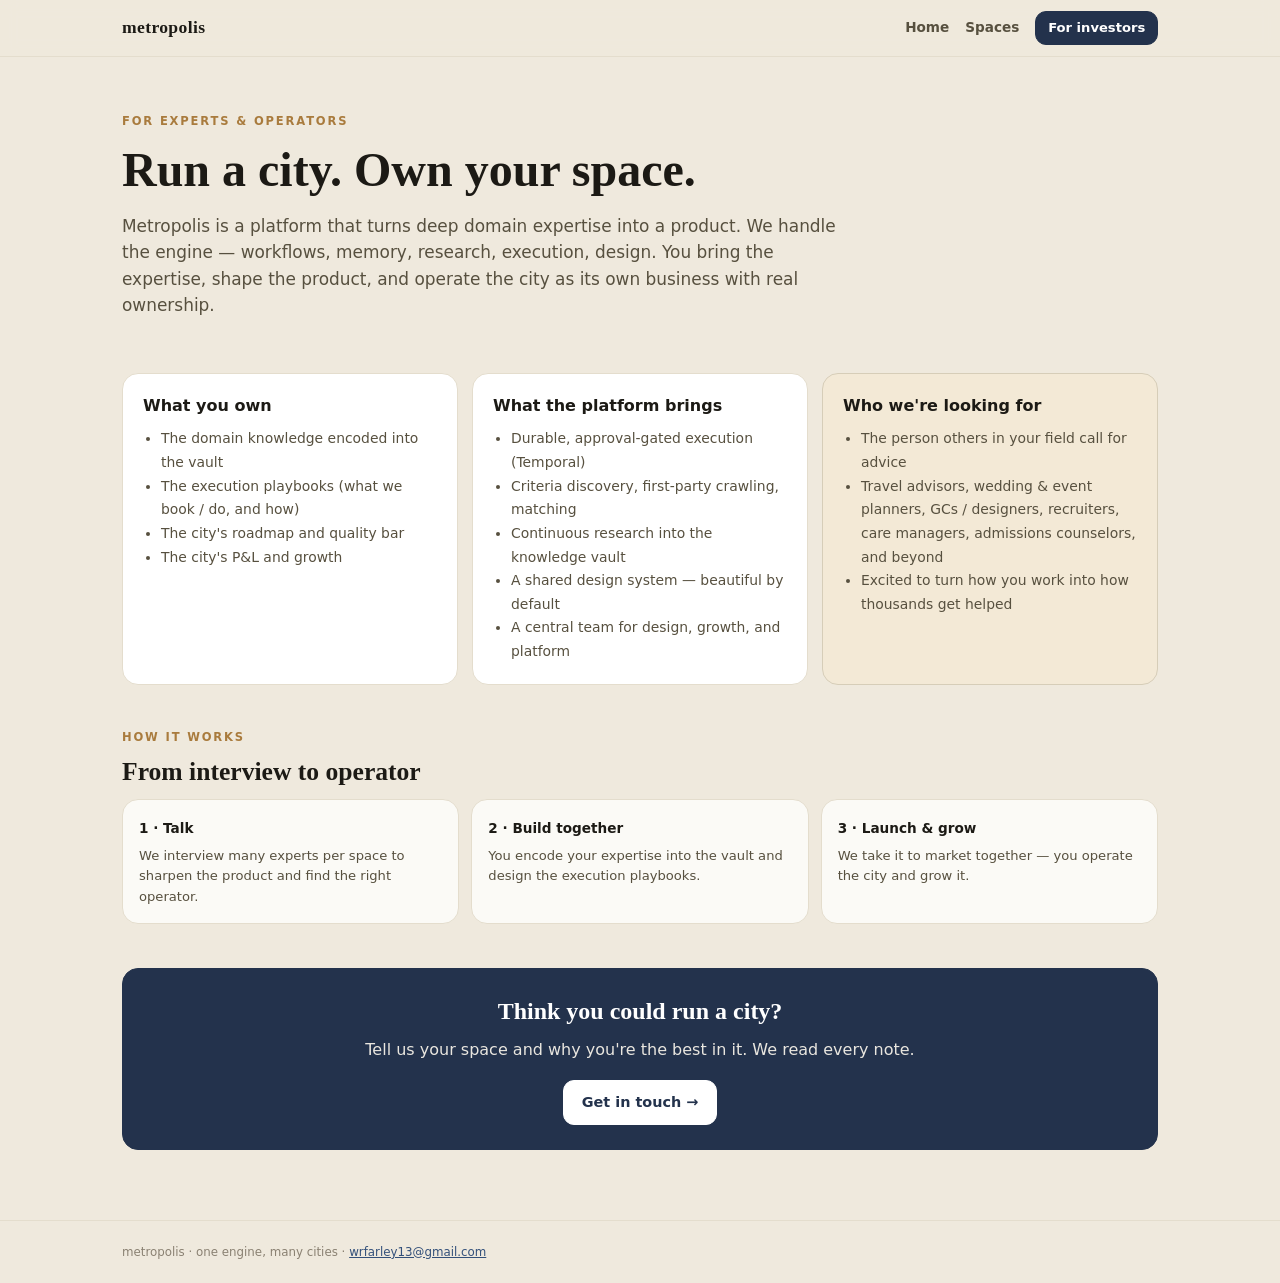
==== experts.html @ 1461861d "Scaffold metropolis company marketing site Public landing + experts pages, and an investor-gated bus" ====
<!doctype html>
<html lang="en">
<head>
<meta charset="utf-8">
<meta name="viewport" content="width=device-width, initial-scale=1">
<title>Operate a city — Metropolis</title>
<meta name="description" content="Each Metropolis city is run by one domain expert who owns its knowledge, execution playbooks, and P&L. Join as an operator.">
<link rel="icon" href="data:image/svg+xml,<svg xmlns='http://www.w3.org/2000/svg' viewBox='0 0 100 100'><text y='.9em' font-size='90'>🏛️</text></svg>">
<link rel="stylesheet" href="styles.css">
</head>
<body>

<div class="nav"><div class="wrap">
  <a class="serif brand" href="index.html" style="text-decoration:none;color:inherit">metropolis</a>
  <div style="display:flex;gap:16px;margin-left:auto;align-items:center">
    <a class="navlink" href="index.html">Home</a>
    <a class="navlink" href="index.html#spaces">Spaces</a>
    <a class="btn" href="investors.html" style="padding:.45em .9em;font-size:.82rem">For investors</a>
  </div>
</div></div>

<header class="wrap" style="padding:56px 22px 30px">
  <div class="kicker">For experts &amp; operators</div>
  <h1 class="serif" style="font-size:clamp(1.9rem,5vw,3rem);line-height:1.06;margin:.3em 0 .3em">Run a city. Own your space.</h1>
  <p class="lead" style="max-width:740px">Metropolis is a platform that turns deep domain expertise into a product. We handle the engine — workflows,
    memory, research, execution, design. You bring the expertise, shape the product, and operate the city as its own
    business with real ownership.</p>
</header>

<section class="wrap" style="padding:8px 22px">
  <div class="grid" style="grid-template-columns:repeat(auto-fit,minmax(240px,1fr));gap:14px">
    <div class="card" style="padding:20px"><b>What you own</b>
      <ul style="font-size:.87rem;color:var(--ink-2);margin:.6em 0 0;padding-left:18px;line-height:1.7">
        <li>The domain knowledge encoded into the vault</li>
        <li>The execution playbooks (what we book / do, and how)</li>
        <li>The city's roadmap and quality bar</li>
        <li>The city's P&amp;L and growth</li>
      </ul>
    </div>
    <div class="card" style="padding:20px"><b>What the platform brings</b>
      <ul style="font-size:.87rem;color:var(--ink-2);margin:.6em 0 0;padding-left:18px;line-height:1.7">
        <li>Durable, approval-gated execution (Temporal)</li>
        <li>Criteria discovery, first-party crawling, matching</li>
        <li>Continuous research into the knowledge vault</li>
        <li>A shared design system — beautiful by default</li>
        <li>A central team for design, growth, and platform</li>
      </ul>
    </div>
    <div class="card" style="padding:20px;background:var(--accent-soft);border-color:var(--hair-2)"><b>Who we're looking for</b>
      <ul style="font-size:.87rem;color:var(--ink-2);margin:.6em 0 0;padding-left:18px;line-height:1.7">
        <li>The person others in your field call for advice</li>
        <li>Travel advisors, wedding &amp; event planners, GCs / designers,
          recruiters, care managers, admissions counselors, and beyond</li>
        <li>Excited to turn how you work into how thousands get helped</li>
      </ul>
    </div>
  </div>
</section>

<section class="wrap" style="padding:36px 22px 8px">
  <div class="kicker">How it works</div>
  <h2 class="serif" style="font-size:1.6rem;margin:.2em 0 .3em">From interview to operator</h2>
  <div class="grid" style="grid-template-columns:repeat(auto-fit,minmax(200px,1fr));gap:12px">
    <div class="soft" style="padding:16px"><b style="font-size:.85rem">1 · Talk</b><p style="font-size:.82rem;color:var(--ink-2);margin:.4em 0 0">We interview many experts per space to sharpen the product and find the right operator.</p></div>
    <div class="soft" style="padding:16px"><b style="font-size:.85rem">2 · Build together</b><p style="font-size:.82rem;color:var(--ink-2);margin:.4em 0 0">You encode your expertise into the vault and design the execution playbooks.</p></div>
    <div class="soft" style="padding:16px"><b style="font-size:.85rem">3 · Launch &amp; grow</b><p style="font-size:.82rem;color:var(--ink-2);margin:.4em 0 0">We take it to market together — you operate the city and grow it.</p></div>
  </div>
</section>

<section class="wrap" style="padding:36px 22px 30px">
  <div class="card" style="padding:24px;text-align:center;background:var(--brand);color:#fff;border-color:var(--brand)">
    <h2 class="serif" style="font-size:1.5rem;margin:0 0 .3em">Think you could run a city?</h2>
    <p style="color:#e9e6df;margin:0 0 18px;max-width:600px;margin-inline:auto">Tell us your space and why you're the best in it. We read every note.</p>
    <a class="btn" style="background:#fff;color:var(--brand);border-color:#fff" href="mailto:wrfarley13@gmail.com?subject=Operating%20a%20Metropolis%20city&body=My%20space%3A%20%0AWhy%20me%3A%20">Get in touch →</a>
  </div>
</section>

<footer><div class="wrap" style="padding:22px">
  metropolis · one engine, many cities · <a href="mailto:wrfarley13@gmail.com">wrfarley13@gmail.com</a>
</div></footer>

</body>
</html>
---- styles.css ----
/* metropolis-site — shared design tokens (mirrors the pitch) */
:root{
  --plane:#efe9dd; --surface:#fbfaf6; --surface-2:#f4efe4; --card:#ffffff;
  --ink:#1c1a15; --ink-2:#57503f; --muted:#8a8172; --hair:#e4ddcd; --hair-2:#d6cdb8;
  --brand:#23324c; --brand-2:#33507a; --accent:#a97b3d; --accent-soft:#f3e9d6;
  --good:#0a7a30;
}
*,*::before,*::after{box-sizing:border-box}
[style*="display:flex"]>*,[style*="display:grid"]>*{min-width:0}
:where(.grid,.flex)>*{min-width:0}
:where(p,h1,h2,h3,h4,li,span){overflow-wrap:anywhere}
:where(img,svg,iframe){max-width:100%}
html{scroll-behavior:smooth}
body{margin:0;background:var(--plane);color:var(--ink);
  font-family:system-ui,-apple-system,"Segoe UI",sans-serif;line-height:1.55;-webkit-font-smoothing:antialiased}
.serif{font-family:Georgia,"Times New Roman",serif}
.wrap{max-width:1080px;margin-inline:auto;padding-inline:22px}
.kicker{font-size:.72rem;letter-spacing:.16em;text-transform:uppercase;color:var(--accent);font-weight:700}
.card{background:var(--card);border:1px solid var(--hair);border-radius:16px}
.soft{background:var(--surface);border:1px solid var(--hair);border-radius:16px}
a{color:var(--brand-2)}
.btn{display:inline-block;cursor:pointer;border:1px solid var(--brand);background:var(--brand);color:#fff;
  border-radius:11px;padding:.7em 1.2em;font-weight:700;font-size:.9rem;text-decoration:none}
.btn:hover{background:#1a2740}
.btn-ghost{background:transparent;color:var(--brand);}
.btn-ghost:hover{background:var(--surface-2)}
.chip{display:inline-flex;align-items:center;gap:.4em;font-size:.72rem;font-weight:700;padding:.25em .7em;border-radius:999px}
.chip-o{background:var(--accent-soft);color:#8a5f28}
.chip-b{background:rgba(42,120,214,.12);color:#1f5aa8}
.nav{position:sticky;top:0;z-index:30;background:rgba(239,233,221,.86);backdrop-filter:blur(8px);border-bottom:1px solid var(--hair)}
.nav .wrap{display:flex;align-items:center;gap:18px;height:56px}
.nav a.navlink{color:var(--ink-2);text-decoration:none;font-size:.85rem;font-weight:600}
.nav a.navlink:hover{color:var(--brand)}
.brand{font-weight:700;font-size:1.1rem;letter-spacing:.02em}
footer{color:var(--muted);font-size:.74rem;border-top:1px solid var(--hair);margin-top:40px}
.grid{display:grid}
.lead{font-size:1.06rem;color:var(--ink-2)}
.rule{height:1px;background:var(--hair)}
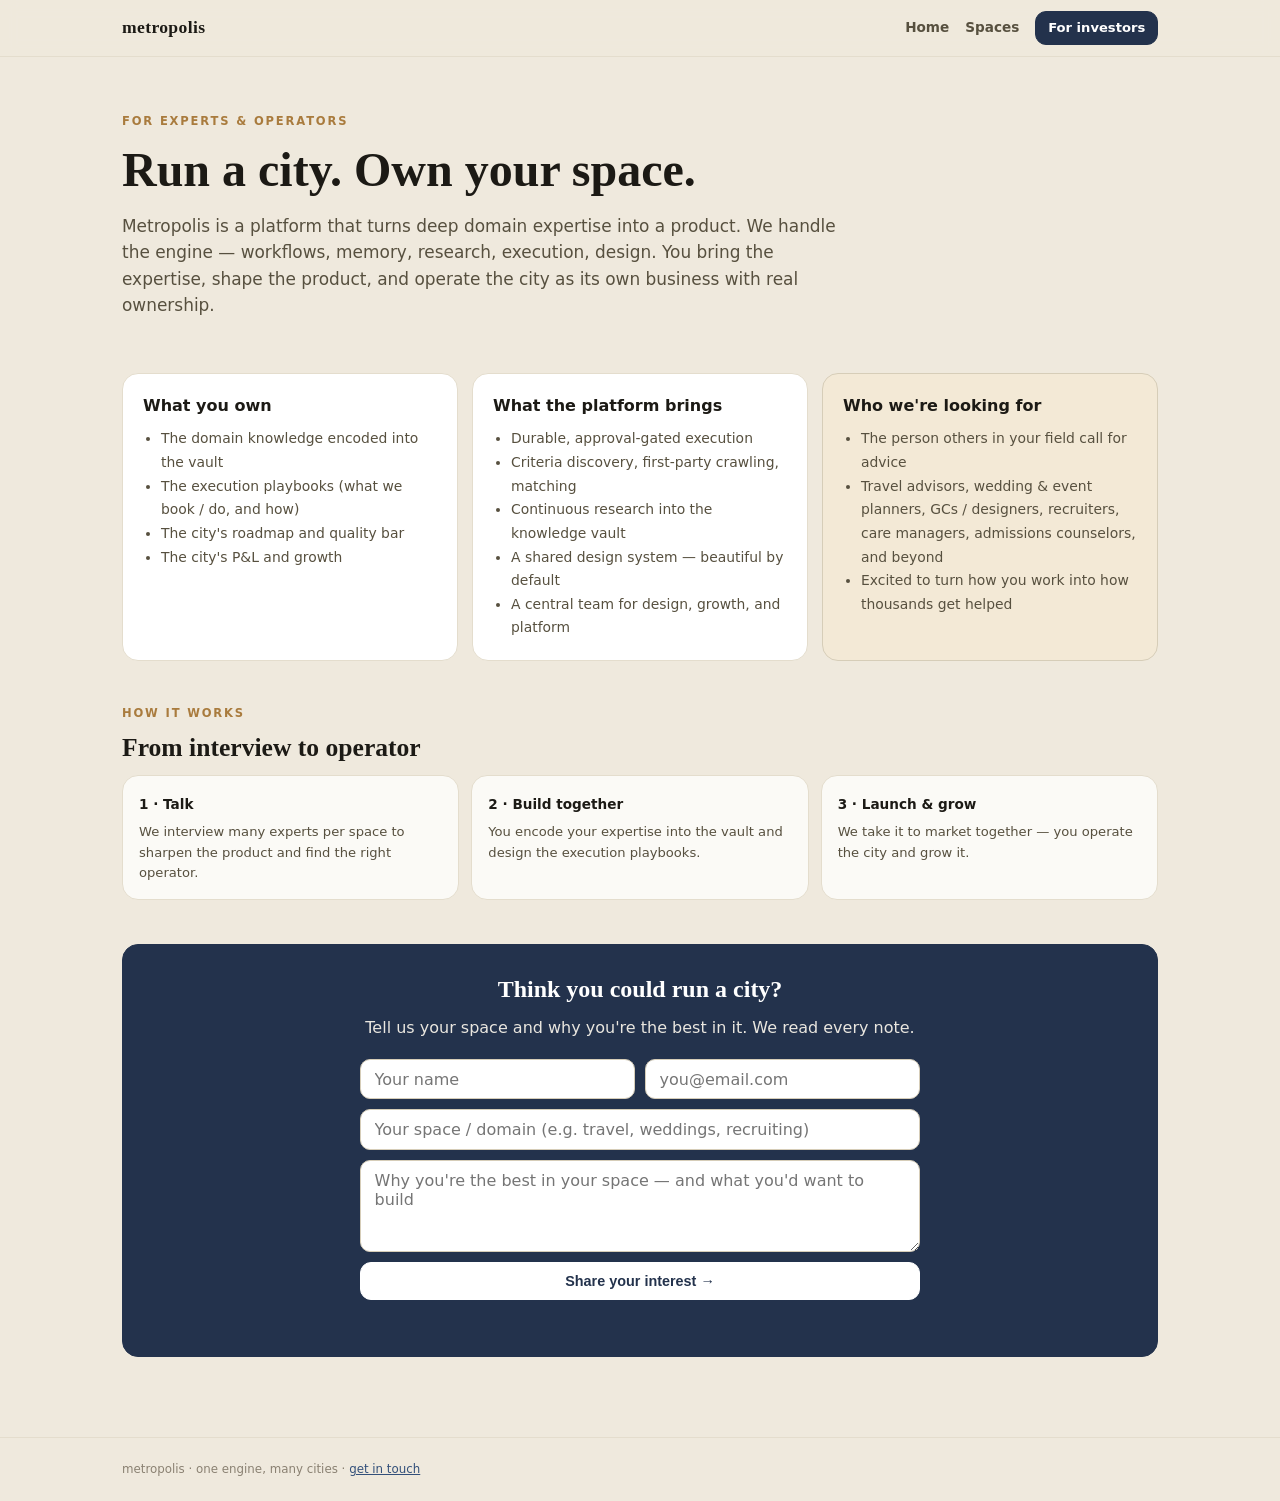
==== commit d6afd26d: "Mobile polish: responsive nav, stacking forms, hub doc drawer, doc overflow fixes - Nav: no more bra" ====
--- a/experts.html
+++ b/experts.html
@@ -14,8 +14,8 @@
   <a class="serif brand" href="index.html" style="text-decoration:none;color:inherit">metropolis</a>
   <div style="display:flex;gap:16px;margin-left:auto;align-items:center">
     <a class="navlink" href="index.html">Home</a>
-    <a class="navlink" href="index.html#spaces">Spaces</a>
-    <a class="btn" href="investors.html" style="padding:.45em .9em;font-size:.82rem">For investors</a>
+    <a class="navlink nav-secondary" href="index.html#spaces">Spaces</a>
+    <a class="btn btn-nav" href="investors.html">For investors</a>
   </div>
 </div></div>
 
@@ -39,7 +39,7 @@
     </div>
     <div class="card" style="padding:20px"><b>What the platform brings</b>
       <ul style="font-size:.87rem;color:var(--ink-2);margin:.6em 0 0;padding-left:18px;line-height:1.7">
-        <li>Durable, approval-gated execution (Temporal)</li>
+        <li>Durable, approval-gated execution</li>
         <li>Criteria discovery, first-party crawling, matching</li>
         <li>Continuous research into the knowledge vault</li>
         <li>A shared design system — beautiful by default</li>
@@ -67,17 +67,27 @@
   </div>
 </section>
 
-<section class="wrap" style="padding:36px 22px 30px">
-  <div class="card" style="padding:24px;text-align:center;background:var(--brand);color:#fff;border-color:var(--brand)">
-    <h2 class="serif" style="font-size:1.5rem;margin:0 0 .3em">Think you could run a city?</h2>
-    <p style="color:#e9e6df;margin:0 0 18px;max-width:600px;margin-inline:auto">Tell us your space and why you're the best in it. We read every note.</p>
-    <a class="btn" style="background:#fff;color:var(--brand);border-color:#fff" href="mailto:wrfarley13@gmail.com?subject=Operating%20a%20Metropolis%20city&body=My%20space%3A%20%0AWhy%20me%3A%20">Get in touch →</a>
+<section id="apply" class="wrap" style="padding:36px 22px 40px">
+  <div class="card" style="padding:26px 24px;background:var(--brand);color:#fff;border-color:var(--brand)">
+    <div style="text-align:center;max-width:600px;margin-inline:auto">
+      <h2 class="serif" style="font-size:1.5rem;margin:0 0 .3em">Think you could run a city?</h2>
+      <p style="color:#e9e6df;margin:0 0 18px">Tell us your space and why you're the best in it. We read every note.</p>
+    </div>
+    <form data-contact data-subject="Operating a Metropolis city" class="formgrid formgrid-2col" style="max-width:560px;margin-inline:auto">
+      <input class="field" type="text" name="name" placeholder="Your name" aria-label="Your name" required>
+      <input class="field" type="email" name="email" placeholder="you@email.com" aria-label="Email" required>
+      <input class="field" style="grid-column:1 / -1" type="text" name="space" placeholder="Your space / domain (e.g. travel, weddings, recruiting)" aria-label="Your space">
+      <textarea class="field" style="grid-column:1 / -1" name="about" placeholder="Why you're the best in your space — and what you'd want to build" aria-label="About you"></textarea>
+      <button class="btn" type="submit" style="grid-column:1 / -1;background:#fff;color:var(--brand);border-color:#fff">Share your interest →</button>
+      <div data-status style="grid-column:1 / -1;color:#e9e6df"></div>
+    </form>
   </div>
 </section>
 
 <footer><div class="wrap" style="padding:22px">
-  metropolis · one engine, many cities · <a href="mailto:wrfarley13@gmail.com">wrfarley13@gmail.com</a>
+  metropolis · one engine, many cities · <a href="#apply">get in touch</a>
 </div></footer>
 
+<script src="forms.js"></script>
 </body>
 </html>
--- a/styles.css
+++ b/styles.css
@@ -20,19 +20,49 @@
 .soft{background:var(--surface);border:1px solid var(--hair);border-radius:16px}
 a{color:var(--brand-2)}
 .btn{display:inline-block;cursor:pointer;border:1px solid var(--brand);background:var(--brand);color:#fff;
-  border-radius:11px;padding:.7em 1.2em;font-weight:700;font-size:.9rem;text-decoration:none}
+  border-radius:11px;padding:.7em 1.2em;font-weight:700;font-size:.9rem;text-decoration:none;white-space:nowrap}
 .btn:hover{background:#1a2740}
 .btn-ghost{background:transparent;color:var(--brand);}
 .btn-ghost:hover{background:var(--surface-2)}
+.btn-nav{padding:.45em .9em;font-size:.82rem}
 .chip{display:inline-flex;align-items:center;gap:.4em;font-size:.72rem;font-weight:700;padding:.25em .7em;border-radius:999px}
 .chip-o{background:var(--accent-soft);color:#8a5f28}
 .chip-b{background:rgba(42,120,214,.12);color:#1f5aa8}
 .nav{position:sticky;top:0;z-index:30;background:rgba(239,233,221,.86);backdrop-filter:blur(8px);border-bottom:1px solid var(--hair)}
 .nav .wrap{display:flex;align-items:center;gap:18px;height:56px}
-.nav a.navlink{color:var(--ink-2);text-decoration:none;font-size:.85rem;font-weight:600}
+.nav a.navlink{color:var(--ink-2);text-decoration:none;font-size:.85rem;font-weight:600;white-space:nowrap;padding:.5em 0}
 .nav a.navlink:hover{color:var(--brand)}
-.brand{font-weight:700;font-size:1.1rem;letter-spacing:.02em}
+.brand{font-weight:700;font-size:1.1rem;letter-spacing:.02em;white-space:nowrap}
 footer{color:var(--muted);font-size:.74rem;border-top:1px solid var(--hair);margin-top:40px}
 .grid{display:grid}
 .lead{font-size:1.06rem;color:var(--ink-2)}
 .rule{height:1px;background:var(--hair)}
+/* forms */
+.formgrid{display:grid;gap:10px}
+.flabel{font-size:.76rem;font-weight:700;color:var(--ink-2);display:block;margin-bottom:4px;letter-spacing:.01em}
+.field{width:100%;font-size:1rem;padding:.62em .85em;border:1px solid var(--hair-2);border-radius:10px;background:var(--card);color:var(--ink);font-family:inherit}
+.field:focus{outline:2px solid var(--brand-2);border-color:var(--brand-2)}
+textarea.field{min-height:92px;resize:vertical}
+[data-status]{font-size:.82rem;min-height:1.2em;color:var(--ink-2);margin-top:4px}
+/* multi-column form rows (stack on small screens) */
+.formgrid-row{grid-template-columns:1fr 1fr auto}
+.formgrid-2col{grid-template-columns:1fr 1fr}
+/* small screens */
+@media(max-width:640px){
+  .nav .wrap{gap:12px}
+  .nav .nav-secondary{display:none}
+  .formgrid-row,.formgrid-2col{grid-template-columns:1fr}
+}
+@media(max-width:400px){
+  .wrap{padding-inline:18px}
+  .brand{font-size:1rem}
+  .nav .wrap{gap:10px}
+  .btn-nav{padding:.45em .65em;font-size:.78rem}
+}
+/* comfortable touch targets on touch devices */
+@media(pointer:coarse){
+  .btn{min-height:44px}
+  a.btn{display:inline-flex;align-items:center;justify-content:center}
+  .field{min-height:44px}
+  .navlink{padding:.7em 0}
+}
